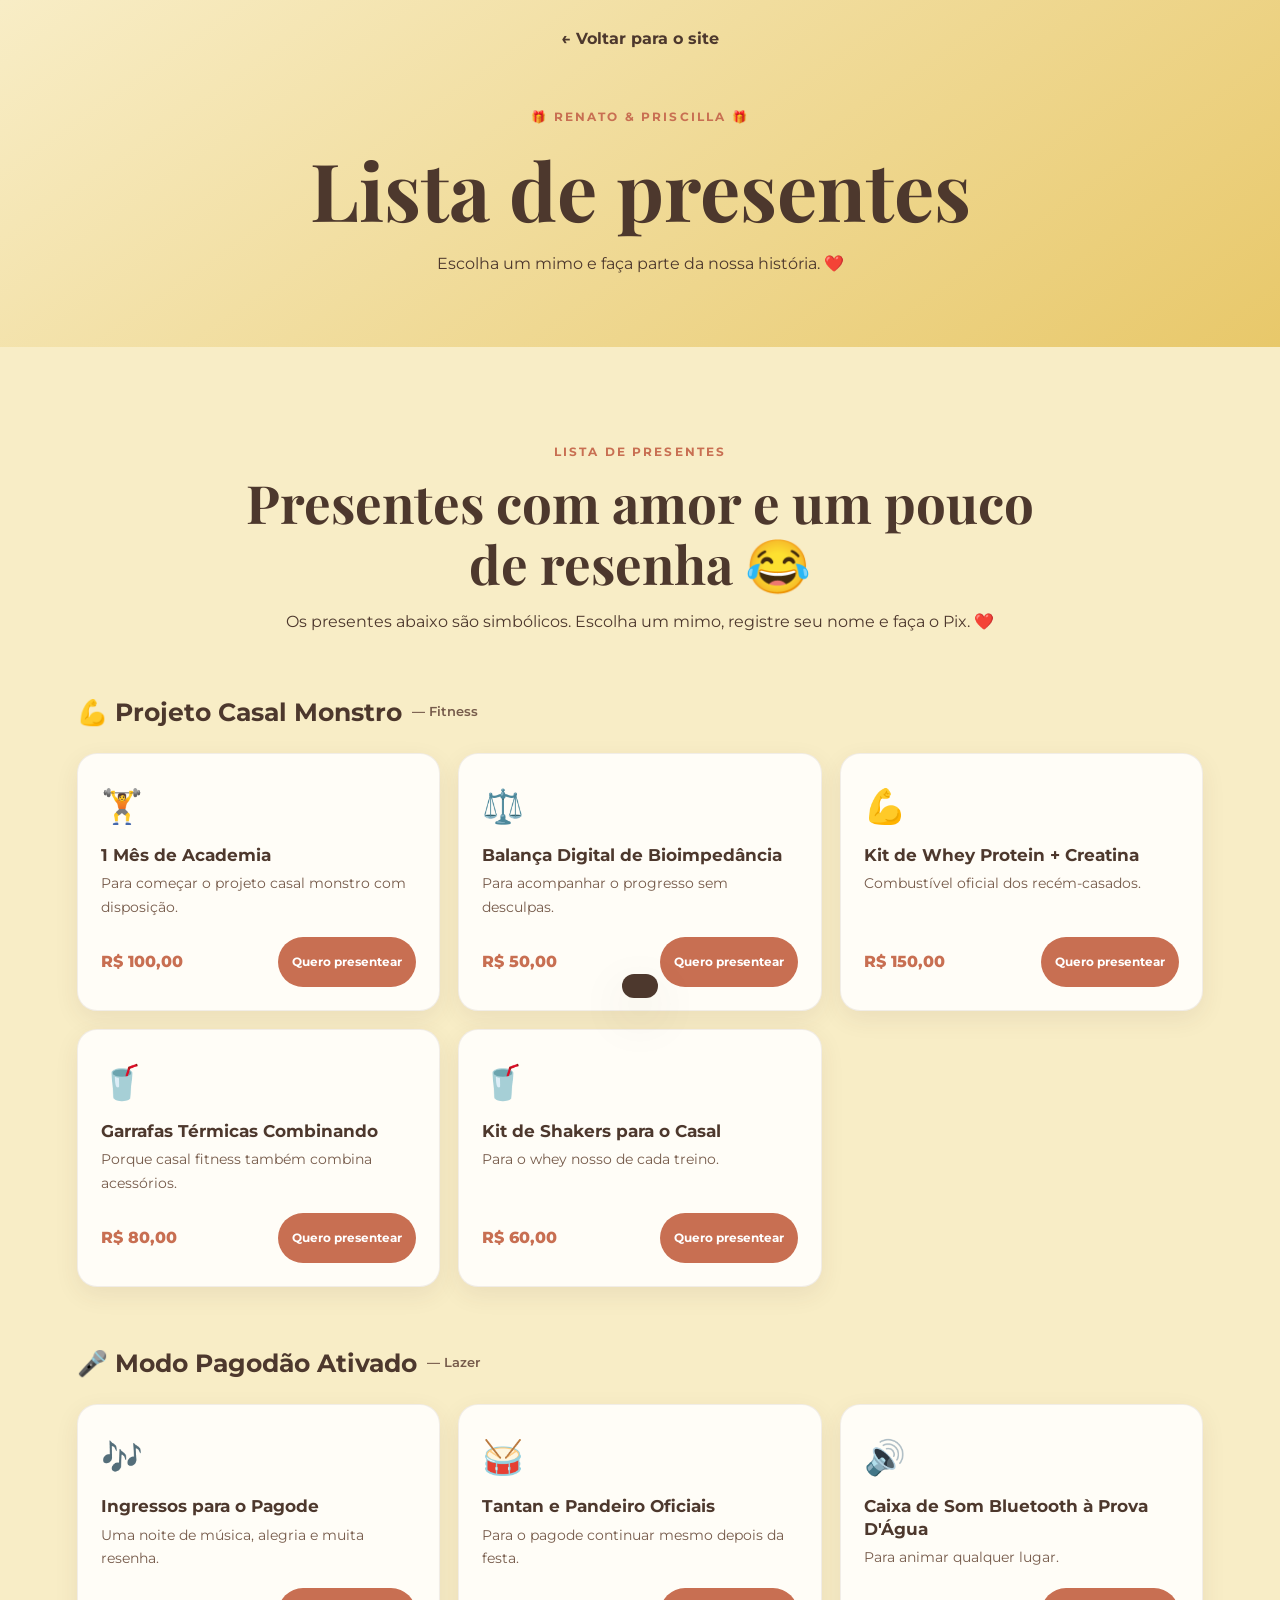
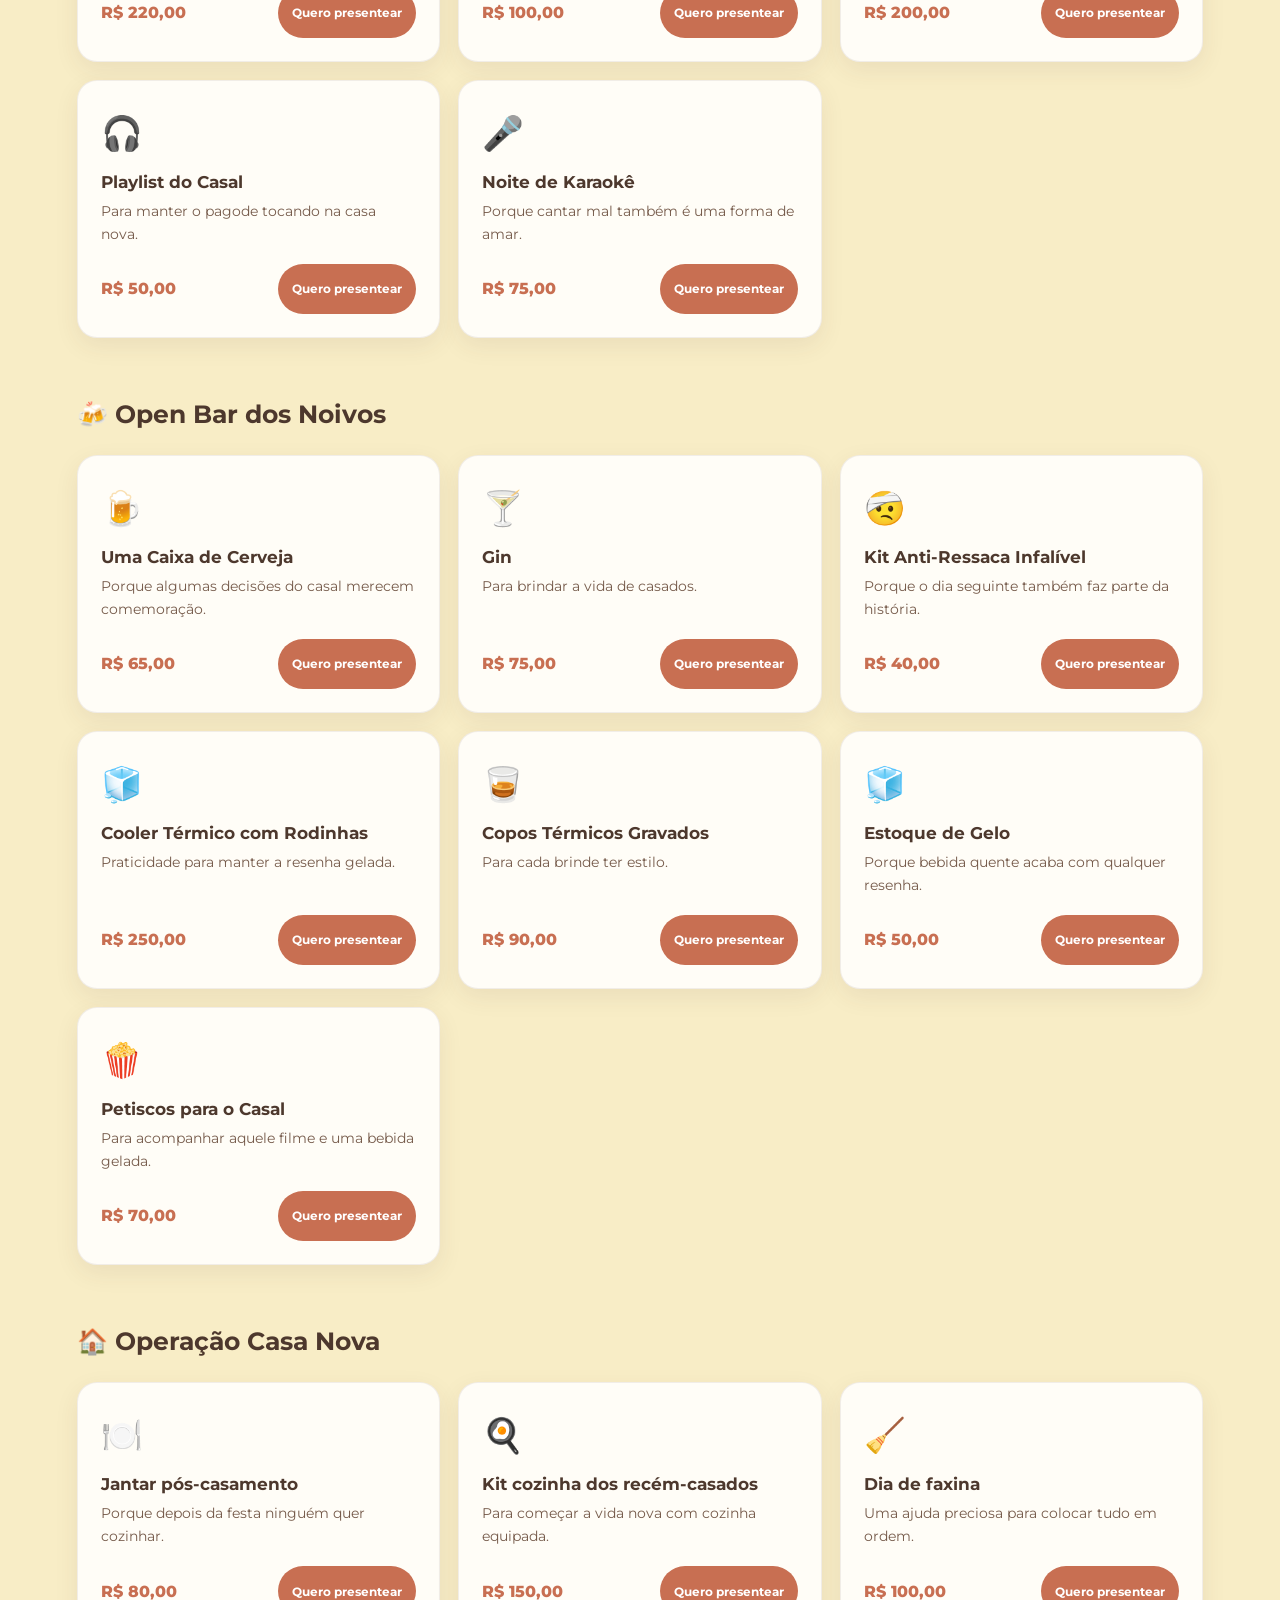
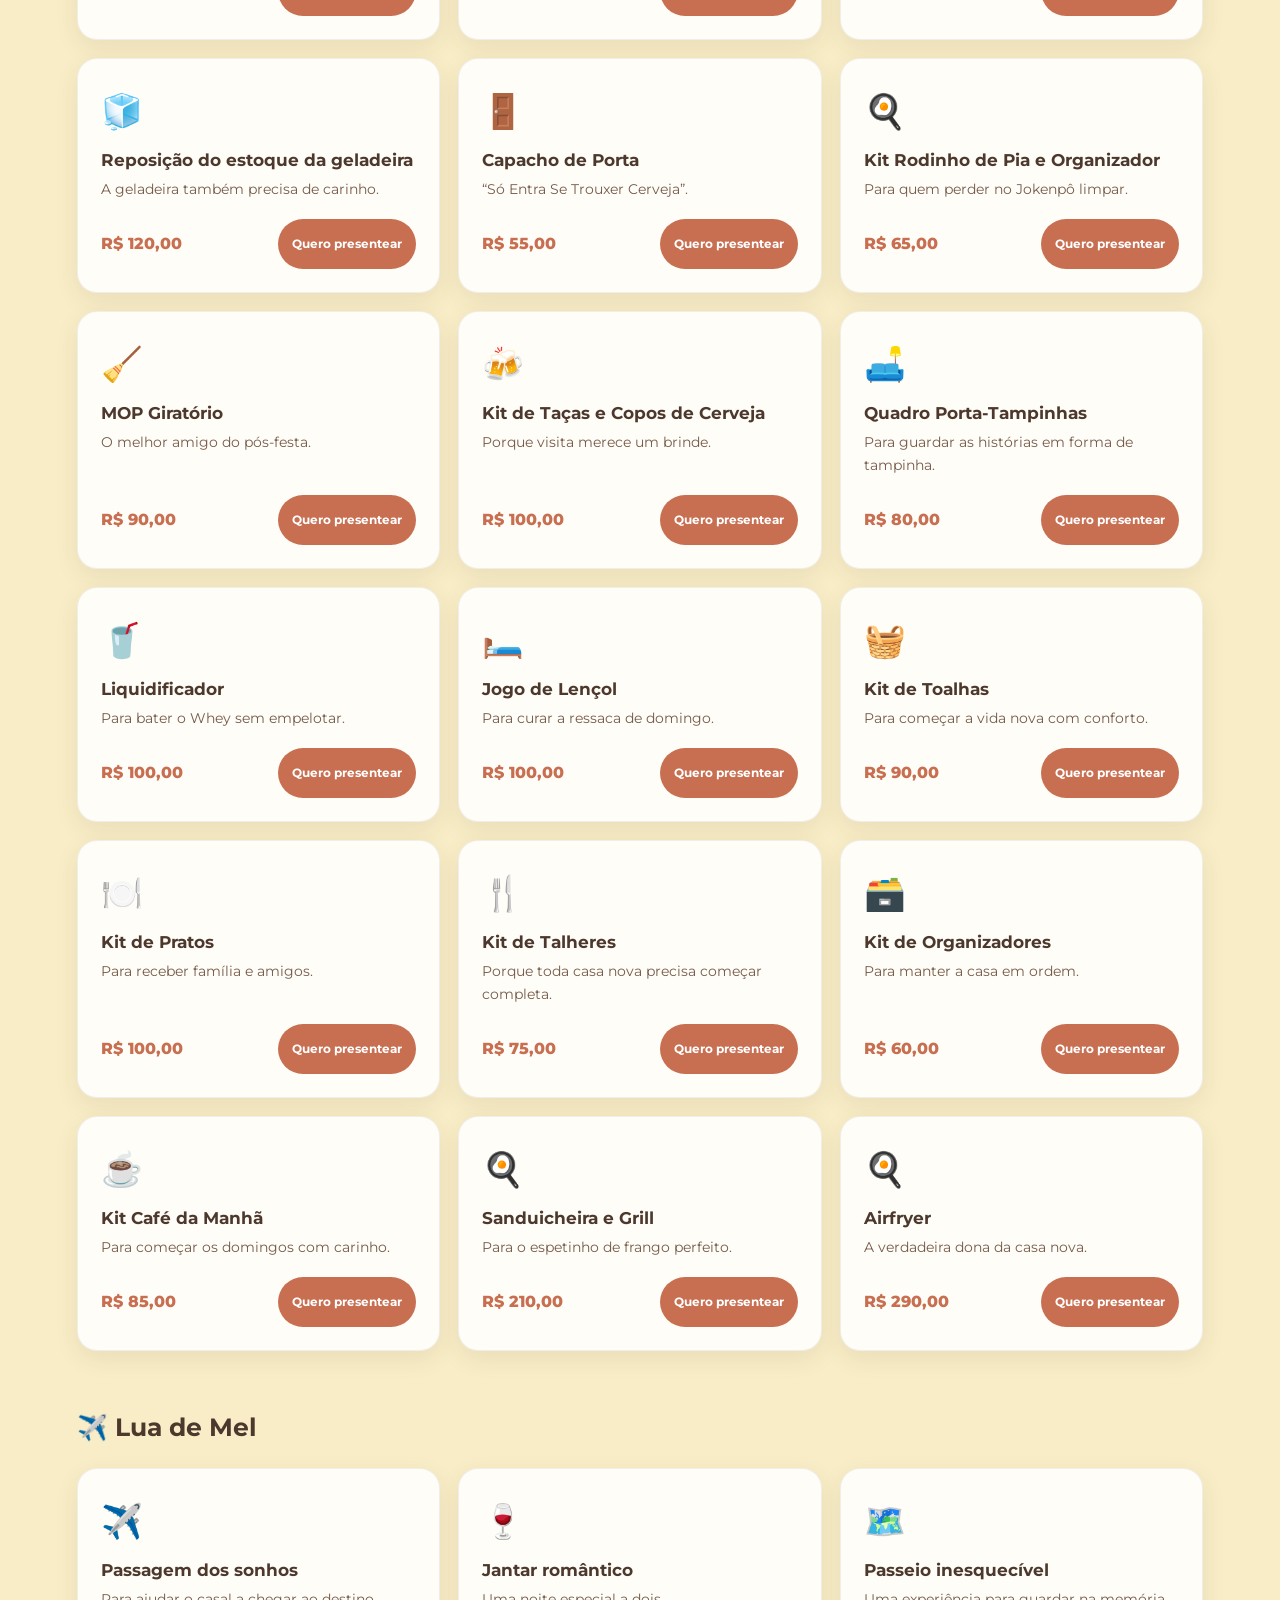
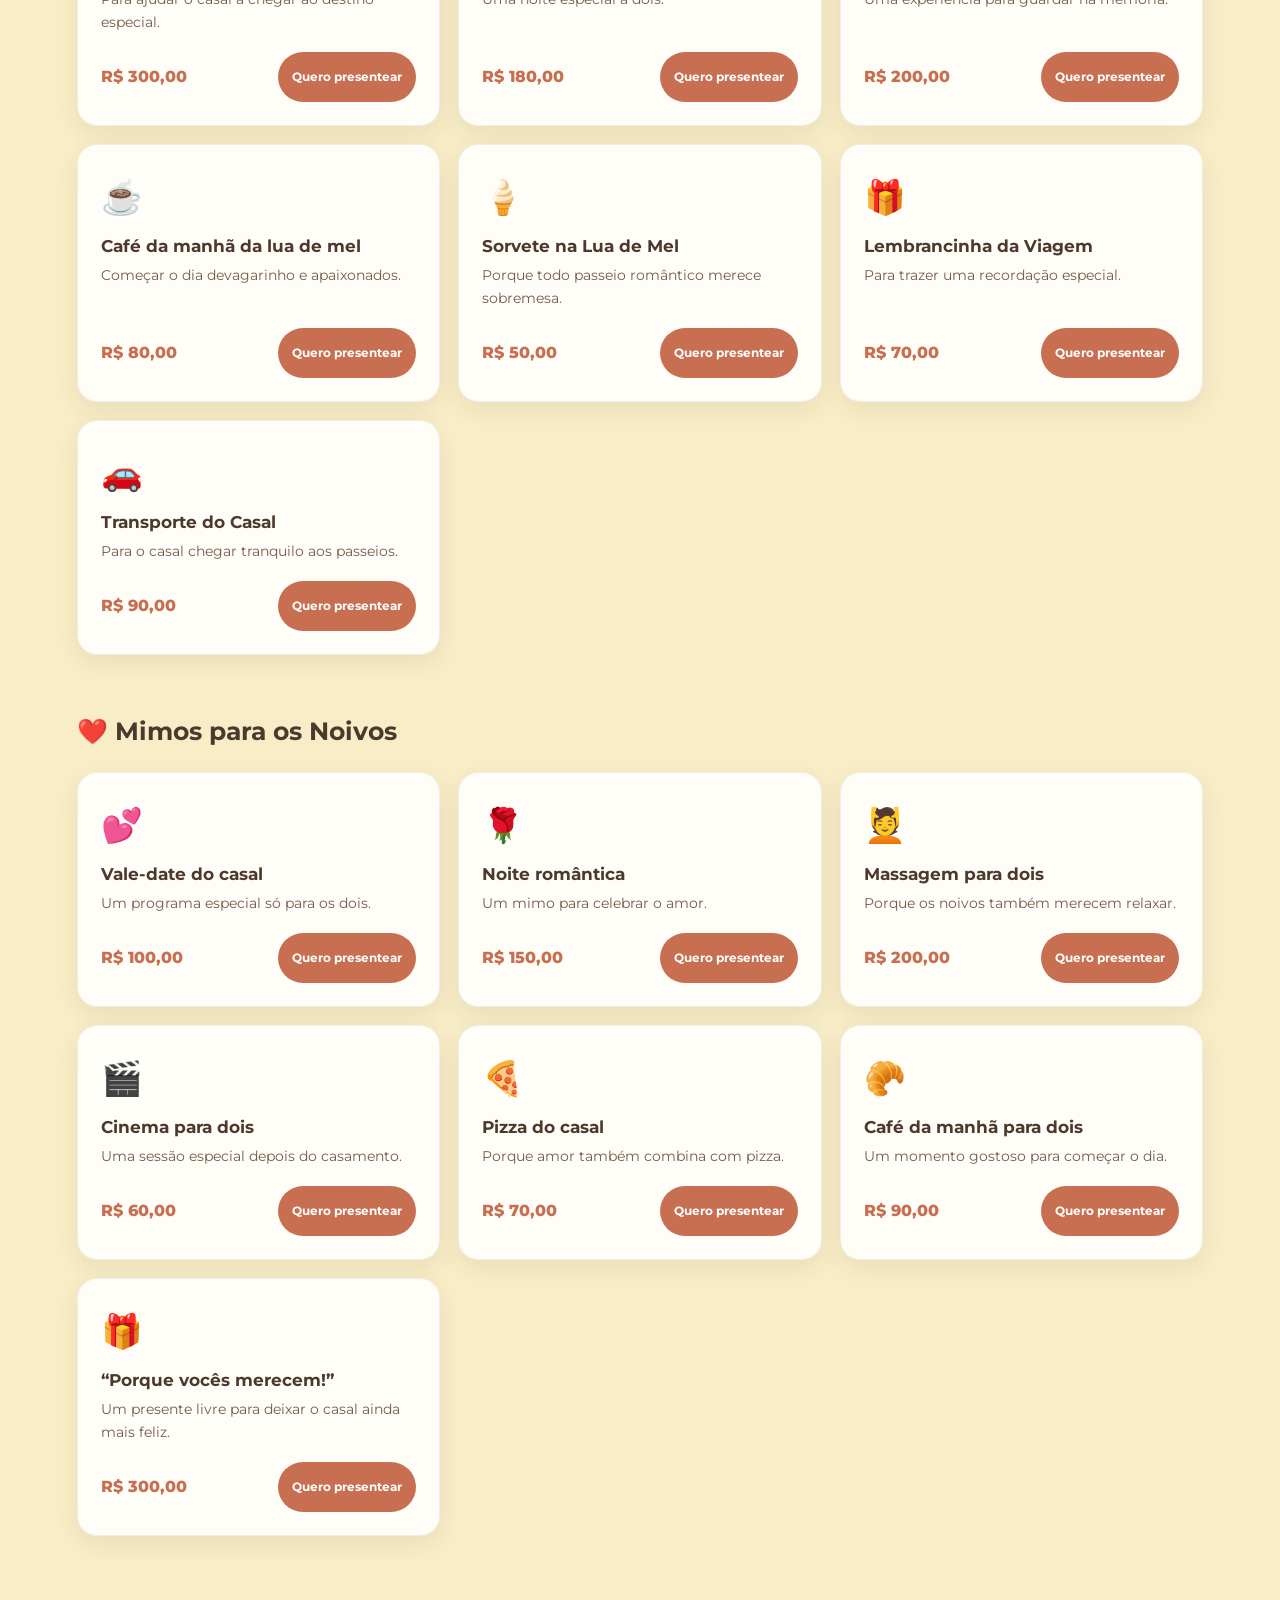
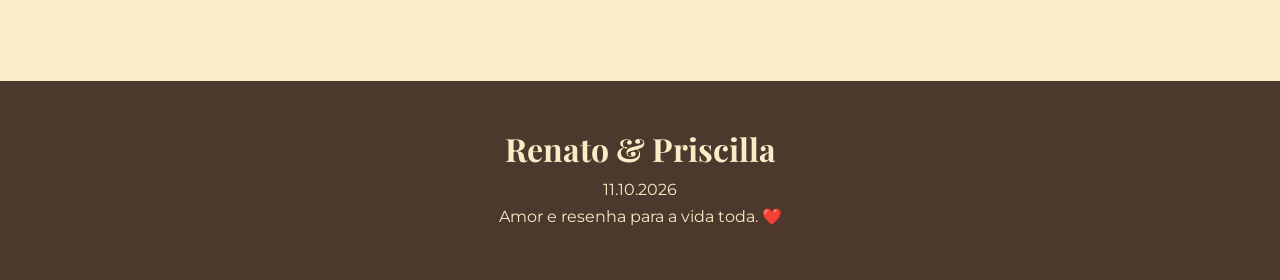
==== presentes.html @ 56d80047 "Publicar site do casamento" ====
<!DOCTYPE html>
<html lang="pt-BR">

<head>

  <meta charset="UTF-8">

  <meta name="viewport"
        content="width=device-width, initial-scale=1.0">

  <meta name="theme-color"
        content="#e8c86a">

  <title>
    Lista de presentes | Renato & Priscilla
  </title>

  <link rel="preconnect"
        href="https://fonts.googleapis.com">

  <link rel="preconnect"
        href="https://fonts.gstatic.com"
        crossorigin>

  <link href="https://fonts.googleapis.com/css2?family=Montserrat:wght@400;500;600;700&family=Playfair+Display:wght@500;600;700&display=swap"
        rel="stylesheet">

  <link rel="stylesheet"
        href="style.css">

</head>

<body class="inner-page">

<header class="inner-header">

  <a href="index.html"
     class="back-link">
    ← Voltar para o site
  </a>

  <div class="inner-header-content">

    <p class="eyebrow">
      🎁 RENATO & PRISCILLA 🎁
    </p>

    <h1>
      Lista de presentes
    </h1>

    <p>
      Escolha um mimo e faça parte da nossa história. ❤️
    </p>

  </div>

</header>


<main>

<section class="section gifts-section">

  <div class="section-heading centered">

    <span class="section-kicker">
      LISTA DE PRESENTES
    </span>

    <h2>
      Presentes com amor e um pouco de resenha 😂
    </h2>

    <p>
      Os presentes abaixo são simbólicos.
      Escolha um mimo, registre seu nome e faça o Pix. ❤️
    </p>

  </div>

  <div id="gift-categories"
       class="gift-categories">
  </div>

</section>

</main>


<footer>

  <h2>
    Renato & Priscilla
  </h2>

  <p>
    11.10.2026
  </p>

  <p>
    Amor e resenha para a vida toda. ❤️
  </p>

</footer>


<!-- MODAL -->

<div id="gift-modal"
     class="modal hidden"
     role="dialog"
     aria-modal="true"
     aria-labelledby="modal-title">

  <div class="modal-overlay"
       data-close-modal>
  </div>

  <div class="modal-box">

    <button
      class="modal-close"
      type="button"
      data-close-modal
      aria-label="Fechar">

      ×

    </button>

    <span id="modal-icon"
          class="modal-icon">
      🎁
    </span>

    <span class="section-kicker">
      SEU PRESENTE
    </span>

    <h2 id="modal-title">
      Presente
    </h2>

    <p id="modal-description"
       class="modal-description">
    </p>

    <div class="selected-value">

      Valor simbólico:

      <strong id="modal-value">
        R$ 0,00
      </strong>

    </div>


    <form id="gift-form"
          class="form">

      <input type="hidden"
             id="gift-id">


      <label>

        Seu nome completo

        <input
          type="text"
          id="gift-name"
          required
          placeholder="Digite seu nome">

      </label>


      <div class="pix-box">

        <span>
          Chave Pix
        </span>

        <strong id="pix-key">
          21964143316
        </strong>

        <button
          type="button"
          class="copy-btn"
          id="copy-pix">

          📋 Copiar chave Pix

        </button>

        <small id="copy-feedback"></small>

      </div>


      <button
        class="btn btn-primary full"
        type="submit">

        ❤️ Confirmar meu presente

      </button>

    </form>


    <div id="gift-success"
         class="success-message hidden">

      <strong>
        🎉 Presente registrado!
      </strong>

      <p>
        Obrigado pelo carinho.
        Agora é só realizar o Pix. ❤️
      </p>

    </div>

  </div>

</div>


<div id="toast"
     class="toast"
     role="status">
</div>


<script src="script.js"></script>

</body>

</html>
---- style.css ----
:root {
  --butter: #e8c86a;
  --butter-light: #f8edc6;
  --terracotta: #c86f52;
  --cream: #fffaf0;
  --paper: #fffdf7;
  --brown: #4d382d;
  --brown-light: #765b4b;
  --gold: #b58a38;
  --white: #ffffff;
  --shadow: 0 18px 50px rgba(77, 56, 45, .12);
  --radius: 24px;
}

* {
  box-sizing: border-box;
  margin: 0;
  padding: 0;
}

html {
  scroll-behavior: smooth;
}

body {
  font-family: "Montserrat", sans-serif;
  color: var(--brown);
  background: var(--cream);
  line-height: 1.7;
}

a {
  color: inherit;
  text-decoration: none;
}

button,
input {
  font: inherit;
}


/* =========================
   BOTÕES
========================= */

.btn {
  display: inline-flex;
  align-items: center;
  justify-content: center;
  min-height: 50px;
  padding: 12px 22px;
  border: 0;
  border-radius: 999px;
  cursor: pointer;
  font-weight: 700;
  transition:
    transform .2s ease,
    box-shadow .2s ease,
    background .2s ease;
}

.btn:hover {
  transform: translateY(-2px);
  box-shadow: 0 10px 24px rgba(77,56,45,.15);
}

.btn-primary {
  background: var(--terracotta);
  color: var(--white);
}

.btn-outline {
  border: 1px solid var(--brown);
  color: var(--brown);
  background: rgba(255,255,255,.2);
}

.btn-dark {
  background: var(--brown);
  color: var(--white);
}

.full {
  width: 100%;
}


/* =========================
   HERO
========================= */

.hero {
  min-height: 100vh;
  display: grid;
  place-items: center;
  position: relative;
  overflow: hidden;

  background:
    radial-gradient(
      circle at 10% 20%,
      rgba(255,255,255,.65) 0 4px,
      transparent 5px
    ),
    radial-gradient(
      circle at 90% 30%,
      rgba(255,255,255,.55) 0 5px,
      transparent 6px
    ),
    linear-gradient(
      145deg,
      var(--butter-light),
      var(--butter) 55%,
      #e1b65c
    );
}

.hero-pattern {
  position: absolute;
  inset: 0;
  opacity: .2;

  background-image:
    radial-gradient(
      var(--terracotta) 1px,
      transparent 1px
    );

  background-size: 22px 22px;
}

.hero-content {
  position: relative;
  z-index: 1;
  width: min(900px, 92%);
  text-align: center;
  padding: 70px 20px;
}

.eyebrow,
.section-kicker {
  font-size: .75rem;
  letter-spacing: .18em;
  font-weight: 700;
  color: var(--terracotta);
}

.hero .eyebrow {
  color: var(--brown);
}

h1,
h2 {
  font-family: "Playfair Display", serif;
  line-height: 1.15;
}

.hero h1 {
  font-size: clamp(3.2rem, 10vw, 7rem);
  margin: 16px 0;
  color: var(--brown);
}

.hero h1 span {
  color: var(--terracotta);
}

.hero-subtitle {
  font-size: clamp(1.1rem, 3vw, 1.5rem);
  font-weight: 600;
}

.date-badge {
  display: inline-block;
  margin: 26px 0 10px;
  padding: 10px 25px;
  border: 1px solid rgba(77,56,45,.35);
  border-radius: 999px;
  font-weight: 700;
  letter-spacing: .18em;
  background: rgba(255,255,255,.28);
}

.hero-info {
  font-weight: 500;
}

.hero-buttons {
  display: flex;
  justify-content: center;
  gap: 12px;
  flex-wrap: wrap;
  margin-top: 30px;
}


/* =========================
   SEÇÕES
========================= */

.section {
  padding: 90px 6%;
}

.section-heading {
  max-width: 850px;
  margin-bottom: 35px;
}

.section-heading h2 {
  font-size: clamp(2rem, 5vw, 3.3rem);
  margin: 8px 0 15px;
}

.centered {
  text-align: center;
  margin-inline: auto;
}


/* =========================
   CONTAGEM
========================= */

.countdown-section {
  background: var(--paper);
}

.countdown {
  max-width: 850px;
  margin: 0 auto;

  display: grid;
  grid-template-columns: repeat(4, 1fr);
  gap: 16px;
}

.countdown > div {
  padding: 24px 10px;
  background: var(--butter-light);
  border-radius: 20px;
  text-align: center;
}

.countdown strong {
  display: block;
  font-size: clamp(2rem, 6vw, 4rem);
  font-family: "Playfair Display", serif;
}

.countdown span {
  text-transform: uppercase;
  font-size: .72rem;
  letter-spacing: .12em;
  font-weight: 700;
}


/* =========================
   HISTÓRIA
========================= */

.story-section {
  background: var(--cream);
}

.story-card {
  max-width: 850px;
  margin: auto;
  padding: clamp(30px, 6vw, 65px);
  background: var(--paper);
  border-radius: var(--radius);
  box-shadow: var(--shadow);
  position: relative;
}

.big-heart {
  position: absolute;
  right: 35px;
  top: 25px;
  font-size: 2rem;
}

.story-card p {
  margin: 13px 0;
}


/* =========================
   PRESENTES
========================= */

.gifts-section {
  background: var(--butter-light);
}

.gift-categories {
  max-width: 1200px;
  margin: auto;
}

.gift-category {
  margin: 55px 0;
}

.category-title {
  display: flex;
  align-items: center;
  gap: 10px;
  margin-bottom: 20px;
  font-size: 1.55rem;
}

.category-note {
  font-family: "Montserrat", sans-serif;
  font-size: .8rem;
  font-weight: 600;
  color: var(--brown-light);
}

.gift-grid {
  display: grid;
  grid-template-columns: repeat(3, 1fr);
  gap: 18px;
}

.gift-card {
  background: var(--paper);
  border-radius: 20px;
  padding: 23px;
  display: flex;
  flex-direction: column;
  box-shadow: 0 8px 25px rgba(77,56,45,.08);
  border: 1px solid rgba(77,56,45,.08);
}

.gift-icon {
  font-size: 2.1rem;
}

.gift-card h3 {
  margin: 10px 0 6px;
  font-size: 1.05rem;
  line-height: 1.35;
}

.gift-description {
  color: var(--brown-light);
  font-size: .85rem;
  flex: 1;
}

.gift-bottom {
  display: flex;
  align-items: center;
  justify-content: space-between;
  gap: 10px;
  margin-top: 18px;
}

.gift-price {
  font-weight: 800;
  color: var(--terracotta);
}

.gift-btn {
  padding: 9px 14px;
  font-size: .78rem;
}


/* =========================
   RSVP
========================= */

.rsvp-section {
  background: var(--paper);
}

.rsvp-card {
  max-width: 700px;
  margin: auto;
  padding: clamp(28px, 5vw, 55px);
  background: var(--cream);
  border-radius: var(--radius);
  box-shadow: var(--shadow);
}

.form {
  display: grid;
  gap: 16px;
  margin-top: 20px;
}

.form label {
  display: grid;
  gap: 7px;
  font-weight: 700;
  font-size: .9rem;
}

.form input {
  width: 100%;
  padding: 14px 16px;
  border: 1px solid #ddcfbf;
  border-radius: 13px;
  outline: none;
  background: var(--white);
  color: var(--brown);
}

.form input:focus {
  border-color: var(--terracotta);
  box-shadow: 0 0 0 3px rgba(200,111,82,.12);
}


/* =========================
   CONVIDADOS
========================= */

.guest-item {
  padding: 20px;
  border: 1px solid #ddcfbf;
  border-radius: 18px;
  background: var(--paper);
}

.guest-number {
  color: var(--terracotta);
  font-weight: 800;
  margin-bottom: 15px;
}


/* =========================
   PÁGINAS INTERNAS
========================= */

.inner-page {
  min-height: 100vh;
}

.inner-header {
  background:
    linear-gradient(
      145deg,
      var(--butter-light),
      var(--butter)
    );

  padding: 25px 6% 70px;
  text-align: center;
}

.inner-header-content {
  max-width: 850px;
  margin: 55px auto 0;
}

.inner-header h1 {
  font-size: clamp(2.8rem, 8vw, 5rem);
  margin: 15px 0;
}

.back-link {
  display: inline-flex;
  align-items: center;
  font-weight: 700;
  color: var(--brown);
}

.back-link:hover {
  color: var(--terracotta);
}


/* =========================
   MENSAGEM
========================= */

.message-section {
  background: var(--cream);
}

.message-card {
  max-width: 850px;
  margin: auto;
  text-align: center;
  padding: 50px 30px;
  border-top: 1px solid var(--gold);
  border-bottom: 1px solid var(--gold);
}

.quote-mark {
  font-family: Georgia, serif;
  font-size: 5rem;
  color: var(--gold);
  line-height: .5;
}

.message-card p {
  margin: 13px 0;
}

.message-card .highlight {
  font-weight: 800;
  font-size: 1.15rem;
}


/* =========================
   LOCAL
========================= */

.location-section {
  background: var(--terracotta);
  color: var(--white);
}

.location-card {
  max-width: 950px;
  margin: auto;

  display: grid;
  grid-template-columns: 130px 1fr;
  gap: 35px;
  align-items: center;
}

.location-icon {
  font-size: 4rem;
  text-align: center;
}

.location-card .section-kicker {
  color: var(--butter-light);
}

.location-card h2 {
  font-size: clamp(2rem, 5vw, 3.1rem);
  margin: 8px 0 15px;
}

.location-card .btn {
  margin-top: 20px;
}


/* =========================
   FOOTER
========================= */

footer {
  text-align: center;
  padding: 50px 20px;
  background: var(--brown);
  color: var(--butter-light);
}

footer h2 {
  font-size: 2rem;
  margin-bottom: 8px;
}


/* =========================
   MODAL
========================= */

.modal {
  position: fixed;
  inset: 0;
  z-index: 100;

  display: grid;
  place-items: center;

  padding: 18px;
}

.modal-overlay {
  position: absolute;
  inset: 0;
  background: rgba(39,28,22,.68);
  backdrop-filter: blur(4px);
}

.modal-box {
  position: relative;
  z-index: 1;

  width: min(520px, 100%);
  max-height: 92vh;
  overflow: auto;

  background: var(--paper);
  border-radius: 24px;
  padding: 30px;

  box-shadow: 0 30px 80px rgba(0,0,0,.25);
}

.modal-close {
  position: absolute;
  right: 15px;
  top: 12px;

  border: 0;
  background: transparent;

  font-size: 2rem;
  cursor: pointer;

  color: var(--brown-light);
}

.modal-icon {
  display: block;
  font-size: 3rem;
  margin-bottom: 8px;
}

.modal-description {
  color: var(--brown-light);
}

.selected-value {
  margin-top: 12px;
  padding: 12px;
  background: var(--butter-light);
  border-radius: 12px;
}

.pix-box {
  display: grid;
  gap: 5px;
  padding: 17px;
  background: var(--butter-light);
  border-radius: 14px;
  text-align: center;
}

.pix-box strong {
  font-size: 1.2rem;
  letter-spacing: .05em;
}

.copy-btn {
  margin-top: 5px;
  padding: 9px 12px;

  border: 1px solid var(--brown);
  border-radius: 999px;

  background: transparent;
  color: var(--brown);

  cursor: pointer;
  font-weight: 700;
}

#copy-feedback {
  min-height: 18px;
  color: var(--terracotta);
  font-weight: 700;
}


/* =========================
   TOAST
========================= */

.toast {
  position: fixed;
  left: 50%;
  bottom: 22px;

  transform: translate(-50%, 120px);

  z-index: 200;

  padding: 12px 18px;
  border-radius: 999px;

  background: var(--brown);
  color: var(--white);

  transition: transform .25s ease;

  box-shadow: var(--shadow);
}

.toast.show {
  transform: translate(-50%, 0);
}

.hidden {
  display: none !important;
}


/* =========================
   RESPONSIVO
========================= */

@media (max-width: 900px) {

  .gift-grid {
    grid-template-columns: repeat(2, 1fr);
  }

}

@media (max-width: 650px) {

  .section {
    padding: 65px 5%;
  }

  .hero {
    min-height: 92vh;
  }

  .hero-content {
    padding: 50px 10px;
  }

  .countdown {
    grid-template-columns: repeat(2, 1fr);
  }

  .gift-grid {
    grid-template-columns: 1fr;
  }

  .gift-bottom {
    align-items: center;
  }

  .location-card {
    grid-template-columns: 1fr;
    text-align: center;
    gap: 10px;
  }

  .location-icon {
    font-size: 3rem;
  }

  .modal-box {
    padding: 25px 20px;
  }

  .inner-header {
    padding-bottom: 55px;
  }

}
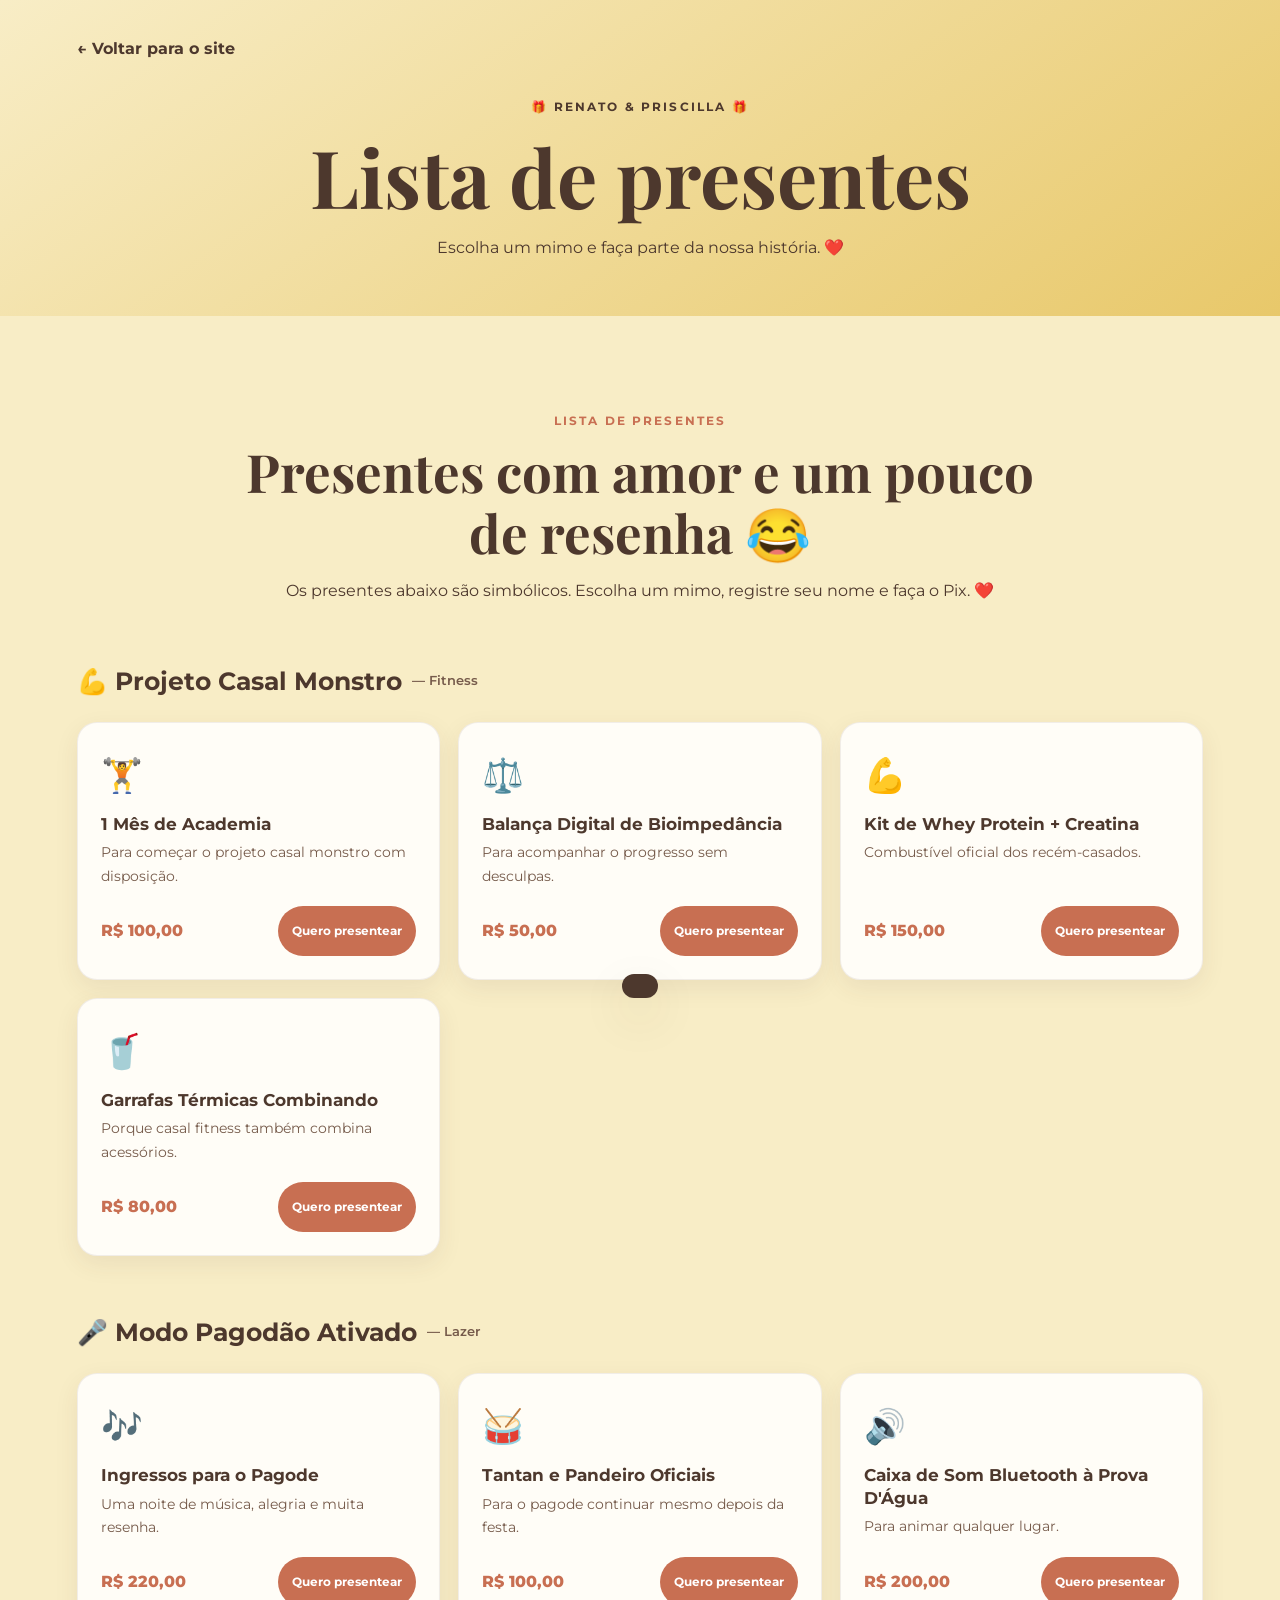
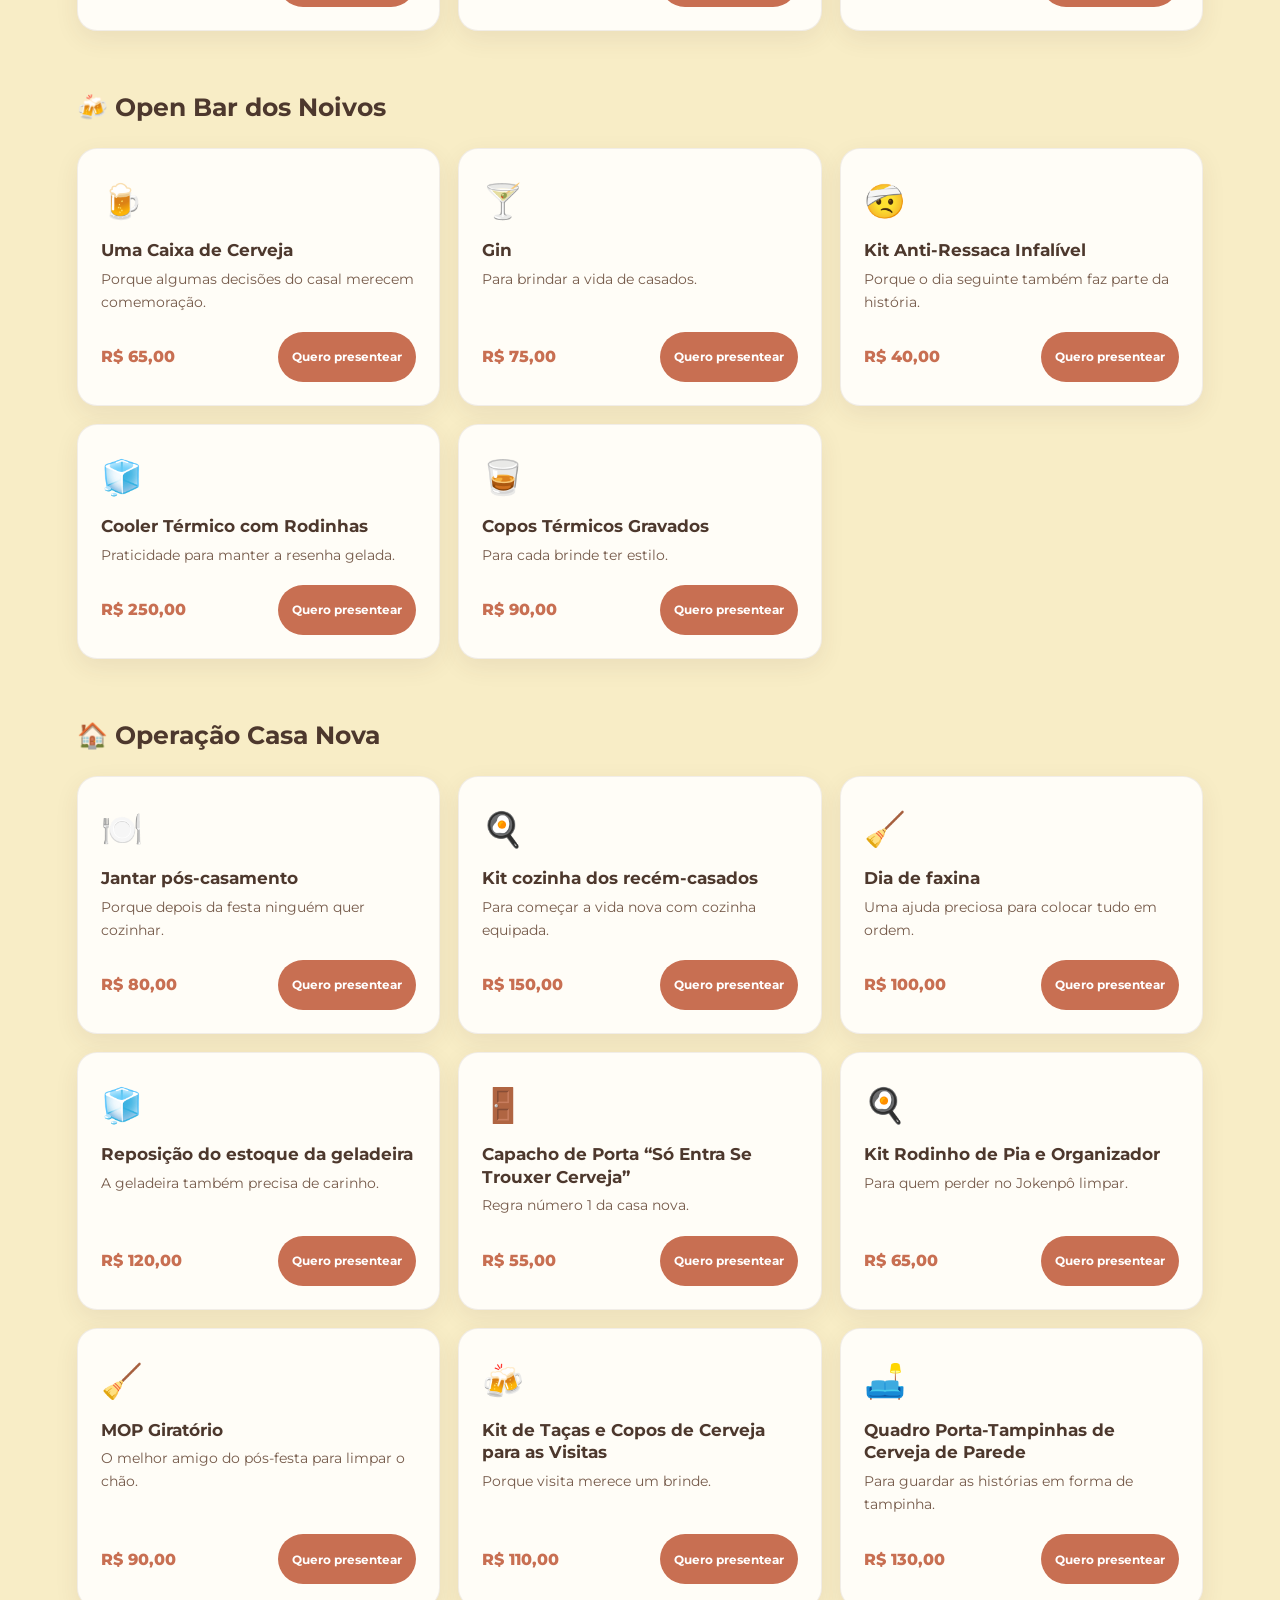
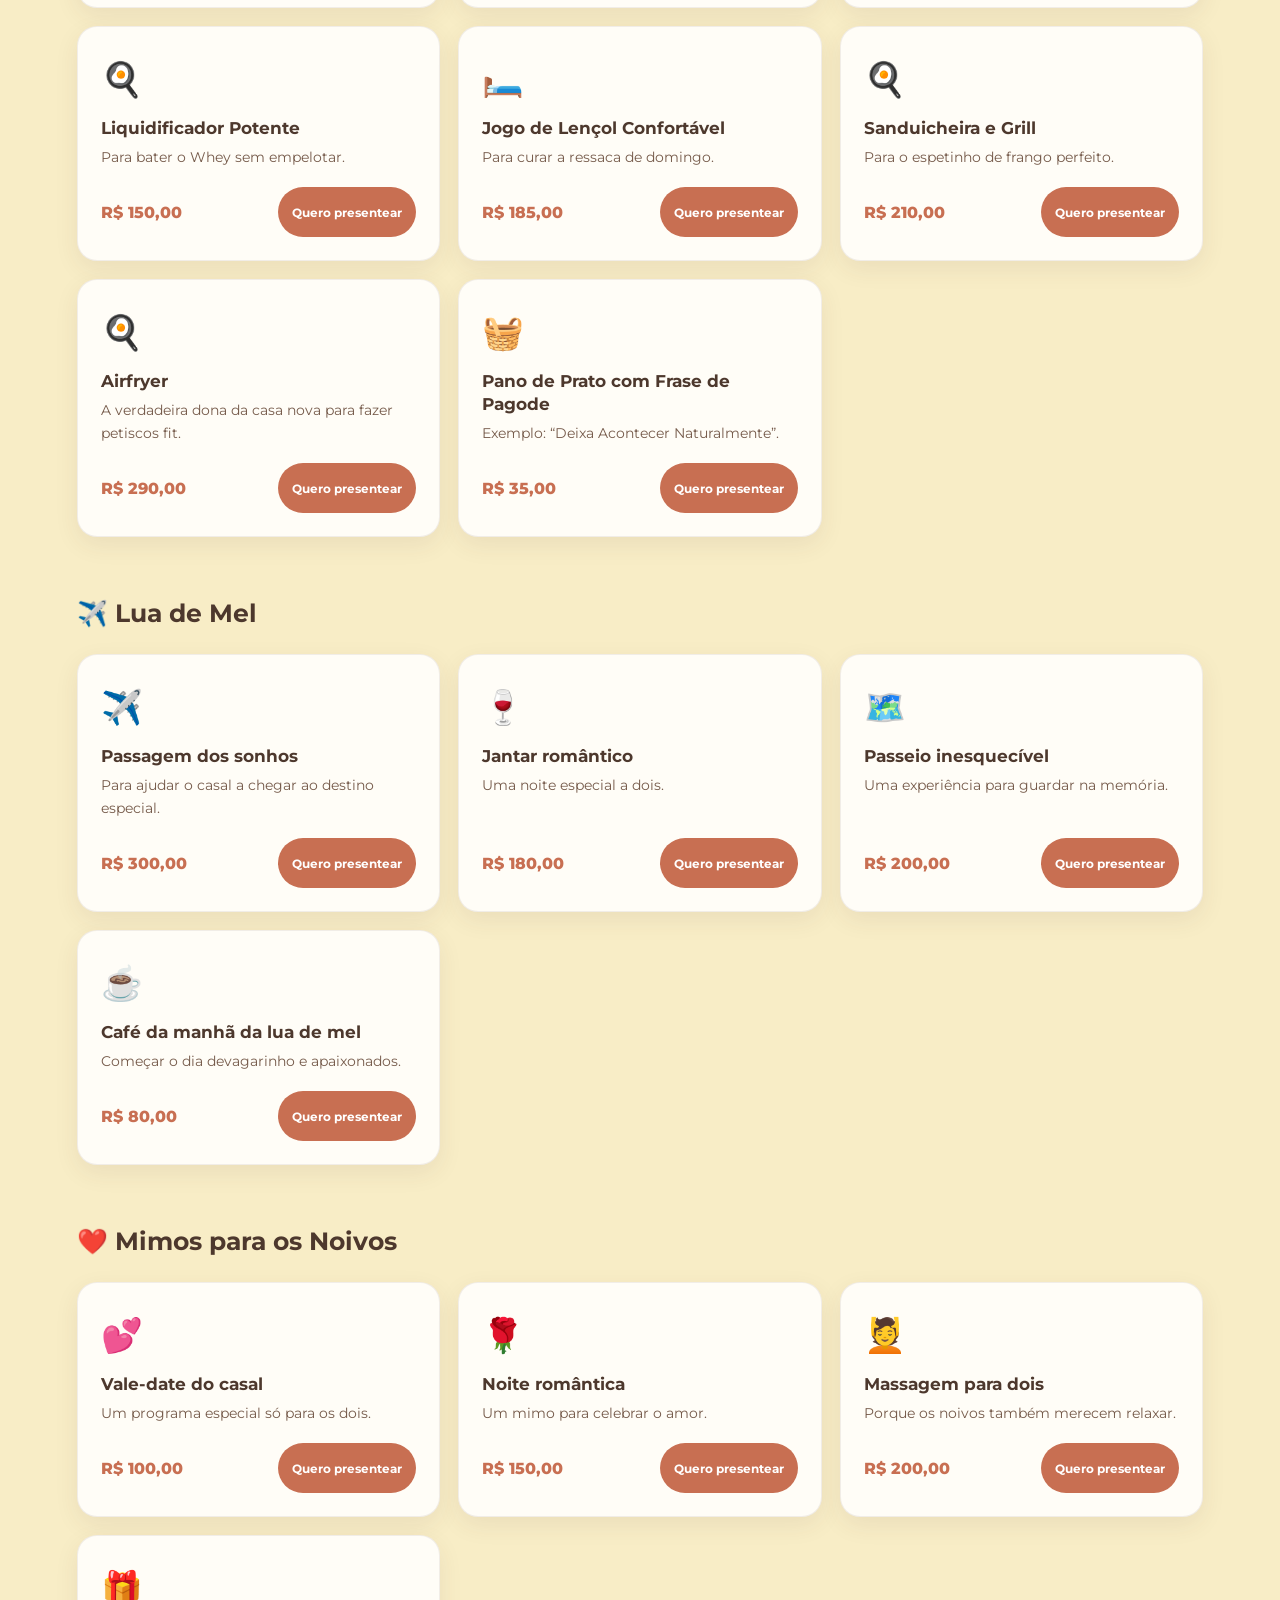
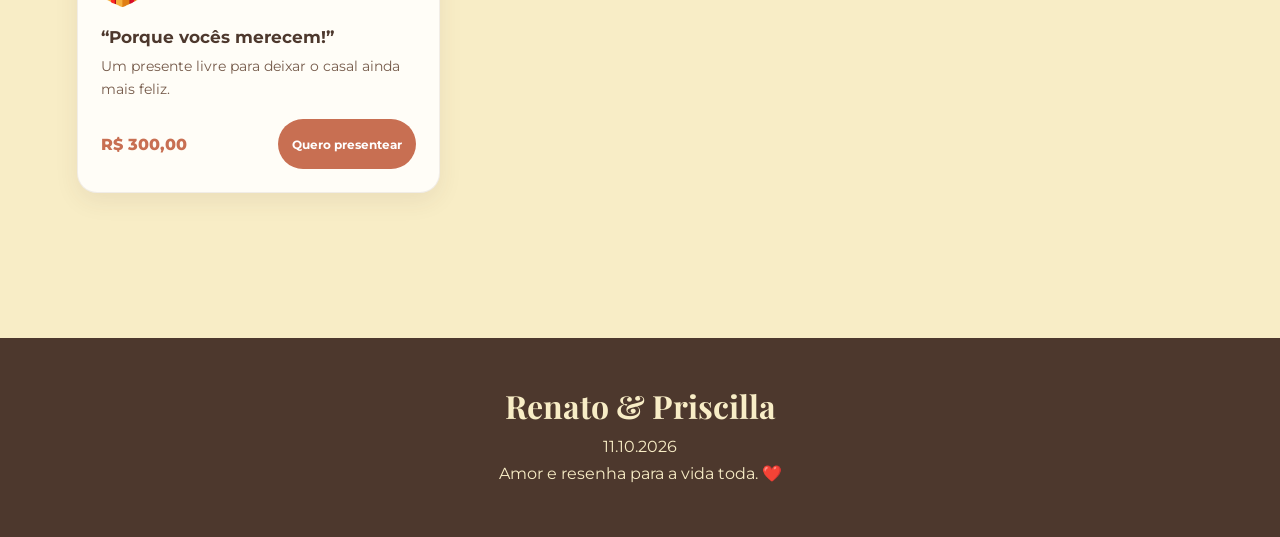
==== commit cb97678f: "Add files via upload" ====
--- a/presentes.html
+++ b/presentes.html
@@ -1,244 +1,76 @@
 <!DOCTYPE html>
 <html lang="pt-BR">
-
 <head>
-
   <meta charset="UTF-8">
-
-  <meta name="viewport"
-        content="width=device-width, initial-scale=1.0">
-
-  <meta name="theme-color"
-        content="#e8c86a">
-
-  <title>
-    Lista de presentes | Renato & Priscilla
-  </title>
-
-  <link rel="preconnect"
-        href="https://fonts.googleapis.com">
-
-  <link rel="preconnect"
-        href="https://fonts.gstatic.com"
-        crossorigin>
-
-  <link href="https://fonts.googleapis.com/css2?family=Montserrat:wght@400;500;600;700&family=Playfair+Display:wght@500;600;700&display=swap"
-        rel="stylesheet">
-
-  <link rel="stylesheet"
-        href="style.css">
-
+  <meta name="viewport" content="width=device-width, initial-scale=1.0">
+  <meta name="theme-color" content="#e8c86a">
+  <title>Lista de presentes | Renato & Priscilla</title>
+  <link rel="preconnect" href="https://fonts.googleapis.com">
+  <link rel="preconnect" href="https://fonts.gstatic.com" crossorigin>
+  <link href="https://fonts.googleapis.com/css2?family=Montserrat:wght@400;500;600;700&family=Playfair+Display:wght@500;600;700&display=swap" rel="stylesheet">
+  <link rel="stylesheet" href="style.css">
 </head>
-
 <body class="inner-page">
-
 <header class="inner-header">
-
-  <a href="index.html"
-     class="back-link">
-    ← Voltar para o site
-  </a>
-
+  <a href="index.html" class="back-link">← Voltar para o site</a>
   <div class="inner-header-content">
-
-    <p class="eyebrow">
-      🎁 RENATO & PRISCILLA 🎁
-    </p>
-
-    <h1>
-      Lista de presentes
-    </h1>
-
-    <p>
-      Escolha um mimo e faça parte da nossa história. ❤️
-    </p>
-
+    <p class="eyebrow">🎁 RENATO & PRISCILLA 🎁</p>
+    <h1>Lista de presentes</h1>
+    <p>Escolha um mimo e faça parte da nossa história. ❤️</p>
   </div>
-
 </header>
 
-
 <main>
-
 <section class="section gifts-section">
-
   <div class="section-heading centered">
-
-    <span class="section-kicker">
-      LISTA DE PRESENTES
-    </span>
-
-    <h2>
-      Presentes com amor e um pouco de resenha 😂
-    </h2>
-
-    <p>
-      Os presentes abaixo são simbólicos.
-      Escolha um mimo, registre seu nome e faça o Pix. ❤️
-    </p>
-
+    <span class="section-kicker">LISTA DE PRESENTES</span>
+    <h2>Presentes com amor e um pouco de resenha 😂</h2>
+    <p>Os presentes abaixo são simbólicos. Escolha um mimo, registre seu nome e faça o Pix. ❤️</p>
   </div>
-
-  <div id="gift-categories"
-       class="gift-categories">
-  </div>
-
+  <div id="gift-categories" class="gift-categories"></div>
 </section>
-
 </main>
 
-
 <footer>
-
-  <h2>
-    Renato & Priscilla
-  </h2>
-
-  <p>
-    11.10.2026
-  </p>
-
-  <p>
-    Amor e resenha para a vida toda. ❤️
-  </p>
-
+  <h2>Renato & Priscilla</h2>
+  <p>11.10.2026</p>
+  <p>Amor e resenha para a vida toda. ❤️</p>
 </footer>
 
+<div id="gift-modal" class="modal hidden" role="dialog" aria-modal="true" aria-labelledby="modal-title">
+  <div class="modal-overlay" data-close-modal></div>
+  <div class="modal-box">
+    <button class="modal-close" type="button" data-close-modal aria-label="Fechar">×</button>
+    <span id="modal-icon" class="modal-icon">🎁</span>
+    <span class="section-kicker">SEU PRESENTE</span>
+    <h2 id="modal-title">Presente</h2>
+    <p id="modal-description" class="modal-description"></p>
+    <div class="selected-value">Valor simbólico: <strong id="modal-value">R$ 0,00</strong></div>
 
-<!-- MODAL -->
-
-<div id="gift-modal"
-     class="modal hidden"
-     role="dialog"
-     aria-modal="true"
-     aria-labelledby="modal-title">
-
-  <div class="modal-overlay"
-       data-close-modal>
-  </div>
-
-  <div class="modal-box">
-
-    <button
-      class="modal-close"
-      type="button"
-      data-close-modal
-      aria-label="Fechar">
-
-      ×
-
-    </button>
-
-    <span id="modal-icon"
-          class="modal-icon">
-      🎁
-    </span>
-
-    <span class="section-kicker">
-      SEU PRESENTE
-    </span>
-
-    <h2 id="modal-title">
-      Presente
-    </h2>
-
-    <p id="modal-description"
-       class="modal-description">
-    </p>
-
-    <div class="selected-value">
-
-      Valor simbólico:
-
-      <strong id="modal-value">
-        R$ 0,00
-      </strong>
-
-    </div>
-
-
-    <form id="gift-form"
-          class="form">
-
-      <input type="hidden"
-             id="gift-id">
-
-
-      <label>
-
-        Seu nome completo
-
-        <input
-          type="text"
-          id="gift-name"
-          required
-          placeholder="Digite seu nome">
-
+    <form id="gift-form" class="form">
+      <input type="hidden" id="gift-id">
+      <label>Seu nome completo
+        <input type="text" id="gift-name" required placeholder="Digite seu nome">
       </label>
 
-
       <div class="pix-box">
-
-        <span>
-          Chave Pix
-        </span>
-
-        <strong id="pix-key">
-          21964143316
-        </strong>
-
-        <button
-          type="button"
-          class="copy-btn"
-          id="copy-pix">
-
-          📋 Copiar chave Pix
-
-        </button>
-
+        <span>Chave Pix</span>
+        <strong id="pix-key">21964143316</strong>
+        <button type="button" class="copy-btn" id="copy-pix">📋 Copiar chave Pix</button>
         <small id="copy-feedback"></small>
-
       </div>
 
-
-      <button
-        class="btn btn-primary full"
-        type="submit">
-
-        ❤️ Confirmar meu presente
-
-      </button>
-
+      <button class="btn btn-primary full" type="submit">❤️ Confirmar meu presente</button>
     </form>
 
-
-    <div id="gift-success"
-         class="success-message hidden">
-
-      <strong>
-        🎉 Presente registrado!
-      </strong>
-
-      <p>
-        Obrigado pelo carinho.
-        Agora é só realizar o Pix. ❤️
-      </p>
-
+    <div id="gift-success" class="success-message hidden">
+      <strong>🎉 Presente registrado!</strong>
+      <p>Obrigado pelo carinho. Agora é só realizar o Pix. ❤️</p>
     </div>
-
   </div>
-
 </div>
 
-
-<div id="toast"
-     class="toast"
-     role="status">
-</div>
-
-
+<div id="toast" class="toast" role="status"></div>
 <script src="script.js"></script>
-
 </body>
-
 </html>
--- a/style.css
+++ b/style.css
@@ -1,760 +1,100 @@
-:root {
-  --butter: #e8c86a;
-  --butter-light: #f8edc6;
-  --terracotta: #c86f52;
-  --cream: #fffaf0;
-  --paper: #fffdf7;
-  --brown: #4d382d;
-  --brown-light: #765b4b;
-  --gold: #b58a38;
-  --white: #ffffff;
-  --shadow: 0 18px 50px rgba(77, 56, 45, .12);
-  --radius: 24px;
+ :root {
+  --butter:#e8c86a; --butter-light:#f8edc6; --terracotta:#c86f52; --cream:#fffaf0;
+  --paper:#fffdf7; --brown:#4d382d; --brown-light:#765b4b; --gold:#b58a38;
+  --white:#fff; --shadow:0 18px 50px rgba(77,56,45,.12); --radius:24px;
 }
+*{box-sizing:border-box;margin:0;padding:0} html{scroll-behavior:smooth}
+body{font-family:"Montserrat",sans-serif;color:var(--brown);background:var(--cream);line-height:1.7}
+a{color:inherit;text-decoration:none} button,input{font:inherit}
+.hero{min-height:100vh;display:grid;place-items:center;position:relative;overflow:hidden;background:radial-gradient(circle at 10% 20%,rgba(255,255,255,.65) 0 4px,transparent 5px),radial-gradient(circle at 90% 30%,rgba(255,255,255,.55) 0 5px,transparent 6px),linear-gradient(145deg,var(--butter-light),var(--butter) 55%,#e1b65c)}
+.hero-pattern{position:absolute;inset:0;opacity:.2;background-image:radial-gradient(var(--terracotta) 1px,transparent 1px);background-size:22px 22px}
+.hero-content{position:relative;z-index:1;width:min(900px,92%);text-align:center;padding:70px 20px}
+.eyebrow,.section-kicker{font-size:.75rem;letter-spacing:.18em;font-weight:700;color:var(--terracotta)}
+.hero .eyebrow{color:var(--brown)} h1,h2{font-family:"Playfair Display",serif;line-height:1.15}
+.hero h1{font-size:clamp(3.2rem,10vw,7rem);margin:16px 0;color:var(--brown)} .hero h1 span{color:var(--terracotta)}
+.hero-subtitle{font-size:clamp(1.1rem,3vw,1.5rem);font-weight:600}
+.date-badge{display:inline-block;margin:26px 0 10px;padding:10px 25px;border:1px solid rgba(77,56,45,.35);border-radius:999px;font-weight:700;letter-spacing:.18em;background:rgba(255,255,255,.28)}
+.hero-info{font-weight:500}.hero-buttons{display:flex;justify-content:center;gap:12px;flex-wrap:wrap;margin-top:30px}
+.btn{display:inline-flex;align-items:center;justify-content:center;min-height:50px;padding:12px 22px;border:0;border-radius:999px;cursor:pointer;font-weight:700;transition:transform .2s ease,box-shadow .2s ease,background .2s ease}
+.btn:hover{transform:translateY(-2px);box-shadow:0 10px 24px rgba(77,56,45,.15)} .btn-primary{background:var(--terracotta);color:var(--white)}
+.btn-outline{border:1px solid var(--brown);color:var(--brown);background:rgba(255,255,255,.2)} .btn-dark{background:var(--brown);color:var(--white)} .full{width:100%}
+.section{padding:90px 6%}.section-heading{max-width:850px;margin-bottom:35px}.section-heading h2{font-size:clamp(2rem,5vw,3.3rem);margin:8px 0 15px}.centered{text-align:center;margin-inline:auto}
+.countdown-section{background:var(--paper)} .countdown{max-width:850px;margin:0 auto;display:grid;grid-template-columns:repeat(4,1fr);gap:16px}
+.countdown>div{padding:24px 10px;background:var(--butter-light);border-radius:20px;text-align:center}.countdown strong{display:block;font-size:clamp(2rem,6vw,4rem);font-family:"Playfair Display",serif}.countdown span{text-transform:uppercase;font-size:.72rem;letter-spacing:.12em;font-weight:700}
+.story-section{background:var(--cream)} .story-card{max-width:850px;margin:auto;padding:clamp(30px,6vw,65px);background:var(--paper);border-radius:var(--radius);box-shadow:var(--shadow);position:relative}
+.big-heart{position:absolute;right:35px;top:25px;font-size:2rem}.story-card p{margin:13px 0}
+.message-section{background:var(--cream)} .message-card{max-width:850px;margin:auto;text-align:center;padding:50px 30px;border-top:1px solid var(--gold);border-bottom:1px solid var(--gold)}
+.quote-mark{font-family:Georgia,serif;font-size:5rem;color:var(--gold);line-height:.5}.message-card p{margin:13px 0}.message-card .highlight{font-weight:800;font-size:1.15rem}
+.gifts-section{background:var(--butter-light)} .gift-categories{max-width:1200px;margin:auto}.gift-category{margin:55px 0}
+.category-title{display:flex;align-items:center;gap:10px;margin-bottom:20px;font-size:1.55rem}.category-note{font-family:"Montserrat",sans-serif;font-size:.8rem;font-weight:600;color:var(--brown-light)}
+.gift-grid{display:grid;grid-template-columns:repeat(3,1fr);gap:18px}.gift-card{background:var(--paper);border-radius:20px;padding:23px;display:flex;flex-direction:column;box-shadow:0 8px 25px rgba(77,56,45,.08);border:1px solid rgba(77,56,45,.08)}
+.gift-icon{font-size:2.1rem}.gift-card h3{margin:10px 0 6px;font-size:1.05rem;line-height:1.35}.gift-description{color:var(--brown-light);font-size:.85rem;flex:1}
+.gift-bottom{display:flex;align-items:center;justify-content:space-between;gap:10px;margin-top:18px}.gift-price{font-weight:800;color:var(--terracotta)}.gift-btn{padding:9px 14px;font-size:.78rem}
+.rsvp-section{background:var(--paper)} .rsvp-card{max-width:700px;margin:auto;padding:clamp(28px,5vw,55px);background:var(--cream);border-radius:var(--radius);box-shadow:var(--shadow)}
+.form{display:grid;gap:16px;margin-top:20px}.form label{display:grid;gap:7px;font-weight:700;font-size:.9rem}.form input{width:100%;padding:14px 16px;border:1px solid #ddcfbf;border-radius:13px;outline:none;background:var(--white);color:var(--brown)}
+.form input:focus{border-color:var(--terracotta);box-shadow:0 0 0 3px rgba(200,111,82,.12)}
+.success-message{margin-top:20px;padding:20px;background:#f2ead1;border:1px solid #ddc989;border-radius:16px;text-align:center}.success-message strong{color:var(--terracotta)}
+footer{text-align:center;padding:50px 20px;background:var(--brown);color:var(--butter-light)} footer h2{font-size:2rem;margin-bottom:8px}
+.modal{position:fixed;inset:0;z-index:100;display:grid;place-items:center;padding:18px}.modal-overlay{position:absolute;inset:0;background:rgba(39,28,22,.68);backdrop-filter:blur(4px)}
+.modal-box{position:relative;z-index:1;width:min(520px,100%);max-height:92vh;overflow:auto;background:var(--paper);border-radius:24px;padding:30px;box-shadow:0 30px 80px rgba(0,0,0,.25)}
+.modal-close{position:absolute;right:15px;top:12px;border:0;background:transparent;font-size:2rem;cursor:pointer;color:var(--brown-light)}.modal-icon{display:block;font-size:3rem;margin-bottom:8px}.modal-description{color:var(--brown-light)}
+.selected-value{margin-top:12px;padding:12px;background:var(--butter-light);border-radius:12px}.pix-box{display:grid;gap:5px;padding:17px;background:var(--butter-light);border-radius:14px;text-align:center}.pix-box strong{font-size:1.2rem;letter-spacing:.05em}
+.copy-btn{margin-top:5px;padding:9px 12px;border:1px solid var(--brown);border-radius:999px;background:transparent;color:var(--brown);cursor:pointer;font-weight:700}#copy-feedback{min-height:18px;color:var(--terracotta);font-weight:700}
+.toast{position:fixed;left:50%;bottom:22px;transform:translate(-50%,120px);z-index:200;padding:12px 18px;border-radius:999px;background:var(--brown);color:var(--white);transition:transform .25s ease;box-shadow:var(--shadow)}.toast.show{transform:translate(-50%,0)}
+.hidden{display:none!important}
+@media(max-width:900px){.gift-grid{grid-template-columns:repeat(2,1fr)}}@media(max-width:650px){.section{padding:65px 5%}.hero{min-height:92vh}.hero-content{padding:50px 10px}.countdown{grid-template-columns:repeat(2,1fr)}.gift-grid{grid-template-columns:1fr}.gift-bottom{align-items:center}}
 
-* {
-  box-sizing: border-box;
-  margin: 0;
-  padding: 0;
+/* Páginas internas */
+.inner-page { background: var(--cream); }
+.inner-header {
+  padding: 35px 6% 55px;
+  background: linear-gradient(145deg, var(--butter-light), var(--butter));
 }
-
-html {
-  scroll-behavior: smooth;
-}
-
-body {
-  font-family: "Montserrat", sans-serif;
-  color: var(--brown);
-  background: var(--cream);
-  line-height: 1.7;
-}
-
-a {
-  color: inherit;
-  text-decoration: none;
-}
-
-button,
-input {
-  font: inherit;
-}
-
-
-/* =========================
-   BOTÕES
-========================= */
-
-.btn {
+.back-link {
   display: inline-flex;
-  align-items: center;
-  justify-content: center;
-  min-height: 50px;
-  padding: 12px 22px;
-  border: 0;
-  border-radius: 999px;
-  cursor: pointer;
-  font-weight: 700;
-  transition:
-    transform .2s ease,
-    box-shadow .2s ease,
-    background .2s ease;
-}
-
-.btn:hover {
-  transform: translateY(-2px);
-  box-shadow: 0 10px 24px rgba(77,56,45,.15);
-}
-
-.btn-primary {
-  background: var(--terracotta);
-  color: var(--white);
-}
-
-.btn-outline {
-  border: 1px solid var(--brown);
-  color: var(--brown);
-  background: rgba(255,255,255,.2);
-}
-
-.btn-dark {
-  background: var(--brown);
-  color: var(--white);
-}
-
-.full {
-  width: 100%;
-}
-
-
-/* =========================
-   HERO
-========================= */
-
-.hero {
-  min-height: 100vh;
-  display: grid;
-  place-items: center;
-  position: relative;
-  overflow: hidden;
-
-  background:
-    radial-gradient(
-      circle at 10% 20%,
-      rgba(255,255,255,.65) 0 4px,
-      transparent 5px
-    ),
-    radial-gradient(
-      circle at 90% 30%,
-      rgba(255,255,255,.55) 0 5px,
-      transparent 6px
-    ),
-    linear-gradient(
-      145deg,
-      var(--butter-light),
-      var(--butter) 55%,
-      #e1b65c
-    );
-}
-
-.hero-pattern {
-  position: absolute;
-  inset: 0;
-  opacity: .2;
-
-  background-image:
-    radial-gradient(
-      var(--terracotta) 1px,
-      transparent 1px
-    );
-
-  background-size: 22px 22px;
-}
-
-.hero-content {
-  position: relative;
-  z-index: 1;
-  width: min(900px, 92%);
-  text-align: center;
-  padding: 70px 20px;
-}
-
-.eyebrow,
-.section-kicker {
-  font-size: .75rem;
-  letter-spacing: .18em;
-  font-weight: 700;
-  color: var(--terracotta);
-}
-
-.hero .eyebrow {
-  color: var(--brown);
-}
-
-h1,
-h2 {
-  font-family: "Playfair Display", serif;
-  line-height: 1.15;
-}
-
-.hero h1 {
-  font-size: clamp(3.2rem, 10vw, 7rem);
-  margin: 16px 0;
-  color: var(--brown);
-}
-
-.hero h1 span {
-  color: var(--terracotta);
-}
-
-.hero-subtitle {
-  font-size: clamp(1.1rem, 3vw, 1.5rem);
-  font-weight: 600;
-}
-
-.date-badge {
-  display: inline-block;
-  margin: 26px 0 10px;
-  padding: 10px 25px;
-  border: 1px solid rgba(77,56,45,.35);
-  border-radius: 999px;
-  font-weight: 700;
-  letter-spacing: .18em;
-  background: rgba(255,255,255,.28);
-}
-
-.hero-info {
-  font-weight: 500;
-}
-
-.hero-buttons {
-  display: flex;
-  justify-content: center;
-  gap: 12px;
-  flex-wrap: wrap;
-  margin-top: 30px;
-}
-
-
-/* =========================
-   SEÇÕES
-========================= */
-
-.section {
-  padding: 90px 6%;
-}
-
-.section-heading {
-  max-width: 850px;
   margin-bottom: 35px;
-}
-
-.section-heading h2 {
-  font-size: clamp(2rem, 5vw, 3.3rem);
-  margin: 8px 0 15px;
-}
-
-.centered {
-  text-align: center;
-  margin-inline: auto;
-}
-
-
-/* =========================
-   CONTAGEM
-========================= */
-
-.countdown-section {
-  background: var(--paper);
-}
-
-.countdown {
-  max-width: 850px;
-  margin: 0 auto;
-
-  display: grid;
-  grid-template-columns: repeat(4, 1fr);
-  gap: 16px;
-}
-
-.countdown > div {
-  padding: 24px 10px;
-  background: var(--butter-light);
-  border-radius: 20px;
-  text-align: center;
-}
-
-.countdown strong {
-  display: block;
-  font-size: clamp(2rem, 6vw, 4rem);
-  font-family: "Playfair Display", serif;
-}
-
-.countdown span {
-  text-transform: uppercase;
-  font-size: .72rem;
-  letter-spacing: .12em;
   font-weight: 700;
 }
+.inner-header-content { max-width: 900px; margin: auto; text-align: center; }
+.inner-header h1 { font-size: clamp(2.7rem, 7vw, 5rem); margin: 12px 0; }
+.inner-header .eyebrow { color: var(--brown); }
+.guest-item {
+  display: grid;
+  gap: 14px;
+  padding: 20px;
+  background: var(--paper);
+  border: 1px solid rgba(77,56,45,.08);
+  border-radius: 18px;
+}
+.guest-number { color: var(--terracotta); font-weight: 800; }
+.remove-guest { justify-self: end; }
 
-
-/* =========================
-   HISTÓRIA
-========================= */
-
-.story-section {
-  background: var(--cream);
-}
-
-.story-card {
-  max-width: 850px;
-  margin: auto;
-  padding: clamp(30px, 6vw, 65px);
-  background: var(--paper);
-  border-radius: var(--radius);
-  box-shadow: var(--shadow);
-  position: relative;
-}
-
-.big-heart {
-  position: absolute;
-  right: 35px;
-  top: 25px;
-  font-size: 2rem;
-}
-
-.story-card p {
-  margin: 13px 0;
-}
-
-
-/* =========================
-   PRESENTES
-========================= */
-
-.gifts-section {
-  background: var(--butter-light);
-}
-
-.gift-categories {
-  max-width: 1200px;
-  margin: auto;
-}
-
-.gift-category {
-  margin: 55px 0;
-}
-
-.category-title {
-  display: flex;
-  align-items: center;
-  gap: 10px;
-  margin-bottom: 20px;
-  font-size: 1.55rem;
-}
-
-.category-note {
-  font-family: "Montserrat", sans-serif;
-  font-size: .8rem;
-  font-weight: 600;
-  color: var(--brown-light);
-}
-
-.gift-grid {
-  display: grid;
-  grid-template-columns: repeat(3, 1fr);
-  gap: 18px;
-}
-
-.gift-card {
-  background: var(--paper);
-  border-radius: 20px;
-  padding: 23px;
-  display: flex;
-  flex-direction: column;
-  box-shadow: 0 8px 25px rgba(77,56,45,.08);
-  border: 1px solid rgba(77,56,45,.08);
-}
-
-.gift-icon {
-  font-size: 2.1rem;
-}
-
-.gift-card h3 {
-  margin: 10px 0 6px;
-  font-size: 1.05rem;
-  line-height: 1.35;
-}
-
-.gift-description {
-  color: var(--brown-light);
-  font-size: .85rem;
-  flex: 1;
-}
-
-.gift-bottom {
-  display: flex;
-  align-items: center;
-  justify-content: space-between;
-  gap: 10px;
-  margin-top: 18px;
-}
-
-.gift-price {
-  font-weight: 800;
-  color: var(--terracotta);
-}
-
-.gift-btn {
-  padding: 9px 14px;
-  font-size: .78rem;
-}
-
-
-/* =========================
-   RSVP
-========================= */
-
-.rsvp-section {
-  background: var(--paper);
-}
-
-.rsvp-card {
-  max-width: 700px;
-  margin: auto;
-  padding: clamp(28px, 5vw, 55px);
-  background: var(--cream);
-  border-radius: var(--radius);
-  box-shadow: var(--shadow);
-}
-
-.form {
-  display: grid;
-  gap: 16px;
-  margin-top: 20px;
-}
-
-.form label {
-  display: grid;
-  gap: 7px;
-  font-weight: 700;
-  font-size: .9rem;
-}
-
-.form input {
-  width: 100%;
-  padding: 14px 16px;
-  border: 1px solid #ddcfbf;
-  border-radius: 13px;
-  outline: none;
-  background: var(--white);
-  color: var(--brown);
-}
-
-.form input:focus {
-  border-color: var(--terracotta);
-  box-shadow: 0 0 0 3px rgba(200,111,82,.12);
-}
-
-
-/* =========================
-   CONVIDADOS
-========================= */
-
-.guest-item {
-  padding: 20px;
-  border: 1px solid #ddcfbf;
-  border-radius: 18px;
-  background: var(--paper);
-}
-
-.guest-number {
-  color: var(--terracotta);
-  font-weight: 800;
-  margin-bottom: 15px;
-}
-
-
-/* =========================
-   PÁGINAS INTERNAS
-========================= */
-
-.inner-page {
-  min-height: 100vh;
-}
-
-.inner-header {
-  background:
-    linear-gradient(
-      145deg,
-      var(--butter-light),
-      var(--butter)
-    );
-
-  padding: 25px 6% 70px;
-  text-align: center;
-}
-
-.inner-header-content {
-  max-width: 850px;
-  margin: 55px auto 0;
-}
-
-.inner-header h1 {
-  font-size: clamp(2.8rem, 8vw, 5rem);
-  margin: 15px 0;
-}
-
-.back-link {
-  display: inline-flex;
-  align-items: center;
-  font-weight: 700;
-  color: var(--brown);
-}
-
-.back-link:hover {
-  color: var(--terracotta);
-}
-
-
-/* =========================
-   MENSAGEM
-========================= */
-
-.message-section {
-  background: var(--cream);
-}
-
-.message-card {
-  max-width: 850px;
-  margin: auto;
-  text-align: center;
-  padding: 50px 30px;
-  border-top: 1px solid var(--gold);
-  border-bottom: 1px solid var(--gold);
-}
-
-.quote-mark {
-  font-family: Georgia, serif;
-  font-size: 5rem;
-  color: var(--gold);
-  line-height: .5;
-}
-
-.message-card p {
-  margin: 13px 0;
-}
-
-.message-card .highlight {
-  font-weight: 800;
-  font-size: 1.15rem;
-}
-
-
-/* =========================
-   LOCAL
-========================= */
-
-.location-section {
-  background: var(--terracotta);
-  color: var(--white);
-}
-
+/* Localização */
+.location-section { background: var(--terracotta); color: var(--white); }
 .location-card {
   max-width: 950px;
   margin: auto;
-
   display: grid;
   grid-template-columns: 130px 1fr;
   gap: 35px;
   align-items: center;
 }
-
-.location-icon {
-  font-size: 4rem;
-  text-align: center;
+.location-icon { font-size: 4rem; text-align: center; }
+.location-card .section-kicker { color: var(--butter-light); }
+.location-card h2 { font-size: clamp(2rem, 5vw, 3.1rem); margin: 8px 0 15px; }
+.location-card .btn { margin-top: 20px; }
+.map-wrapper {
+  max-width: 950px;
+  margin: 35px auto 0;
+  overflow: hidden;
+  border-radius: 24px;
+  box-shadow: 0 18px 50px rgba(39,28,22,.22);
+  background: var(--white);
 }
-
-.location-card .section-kicker {
-  color: var(--butter-light);
-}
-
-.location-card h2 {
-  font-size: clamp(2rem, 5vw, 3.1rem);
-  margin: 8px 0 15px;
-}
-
-.location-card .btn {
-  margin-top: 20px;
-}
-
-
-/* =========================
-   FOOTER
-========================= */
-
-footer {
-  text-align: center;
-  padding: 50px 20px;
-  background: var(--brown);
-  color: var(--butter-light);
-}
-
-footer h2 {
-  font-size: 2rem;
-  margin-bottom: 8px;
-}
-
-
-/* =========================
-   MODAL
-========================= */
-
-.modal {
-  position: fixed;
-  inset: 0;
-  z-index: 100;
-
-  display: grid;
-  place-items: center;
-
-  padding: 18px;
-}
-
-.modal-overlay {
-  position: absolute;
-  inset: 0;
-  background: rgba(39,28,22,.68);
-  backdrop-filter: blur(4px);
-}
-
-.modal-box {
-  position: relative;
-  z-index: 1;
-
-  width: min(520px, 100%);
-  max-height: 92vh;
-  overflow: auto;
-
-  background: var(--paper);
-  border-radius: 24px;
-  padding: 30px;
-
-  box-shadow: 0 30px 80px rgba(0,0,0,.25);
-}
-
-.modal-close {
-  position: absolute;
-  right: 15px;
-  top: 12px;
-
-  border: 0;
-  background: transparent;
-
-  font-size: 2rem;
-  cursor: pointer;
-
-  color: var(--brown-light);
-}
-
-.modal-icon {
-  display: block;
-  font-size: 3rem;
-  margin-bottom: 8px;
-}
-
-.modal-description {
-  color: var(--brown-light);
-}
-
-.selected-value {
-  margin-top: 12px;
-  padding: 12px;
-  background: var(--butter-light);
-  border-radius: 12px;
-}
-
-.pix-box {
-  display: grid;
-  gap: 5px;
-  padding: 17px;
-  background: var(--butter-light);
-  border-radius: 14px;
-  text-align: center;
-}
-
-.pix-box strong {
-  font-size: 1.2rem;
-  letter-spacing: .05em;
-}
-
-.copy-btn {
-  margin-top: 5px;
-  padding: 9px 12px;
-
-  border: 1px solid var(--brown);
-  border-radius: 999px;
-
-  background: transparent;
-  color: var(--brown);
-
-  cursor: pointer;
-  font-weight: 700;
-}
-
-#copy-feedback {
-  min-height: 18px;
-  color: var(--terracotta);
-  font-weight: 700;
-}
-
-
-/* =========================
-   TOAST
-========================= */
-
-.toast {
-  position: fixed;
-  left: 50%;
-  bottom: 22px;
-
-  transform: translate(-50%, 120px);
-
-  z-index: 200;
-
-  padding: 12px 18px;
-  border-radius: 999px;
-
-  background: var(--brown);
-  color: var(--white);
-
-  transition: transform .25s ease;
-
-  box-shadow: var(--shadow);
-}
-
-.toast.show {
-  transform: translate(-50%, 0);
-}
-
-.hidden {
-  display: none !important;
-}
-
-
-/* =========================
-   RESPONSIVO
-========================= */
-
-@media (max-width: 900px) {
-
-  .gift-grid {
-    grid-template-columns: repeat(2, 1fr);
-  }
-
-}
+.map-wrapper iframe { display: block; }
 
 @media (max-width: 650px) {
-
-  .section {
-    padding: 65px 5%;
-  }
-
-  .hero {
-    min-height: 92vh;
-  }
-
-  .hero-content {
-    padding: 50px 10px;
-  }
-
-  .countdown {
-    grid-template-columns: repeat(2, 1fr);
-  }
-
-  .gift-grid {
-    grid-template-columns: 1fr;
-  }
-
-  .gift-bottom {
-    align-items: center;
-  }
-
-  .location-card {
-    grid-template-columns: 1fr;
-    text-align: center;
-    gap: 10px;
-  }
-
-  .location-icon {
-    font-size: 3rem;
-  }
-
-  .modal-box {
-    padding: 25px 20px;
-  }
-
-  .inner-header {
-    padding-bottom: 55px;
-  }
-
-}+  .location-card { grid-template-columns: 1fr; text-align: center; gap: 10px; }
+  .location-icon { font-size: 3rem; }
+  .map-wrapper iframe { height: 300px; }
+}
